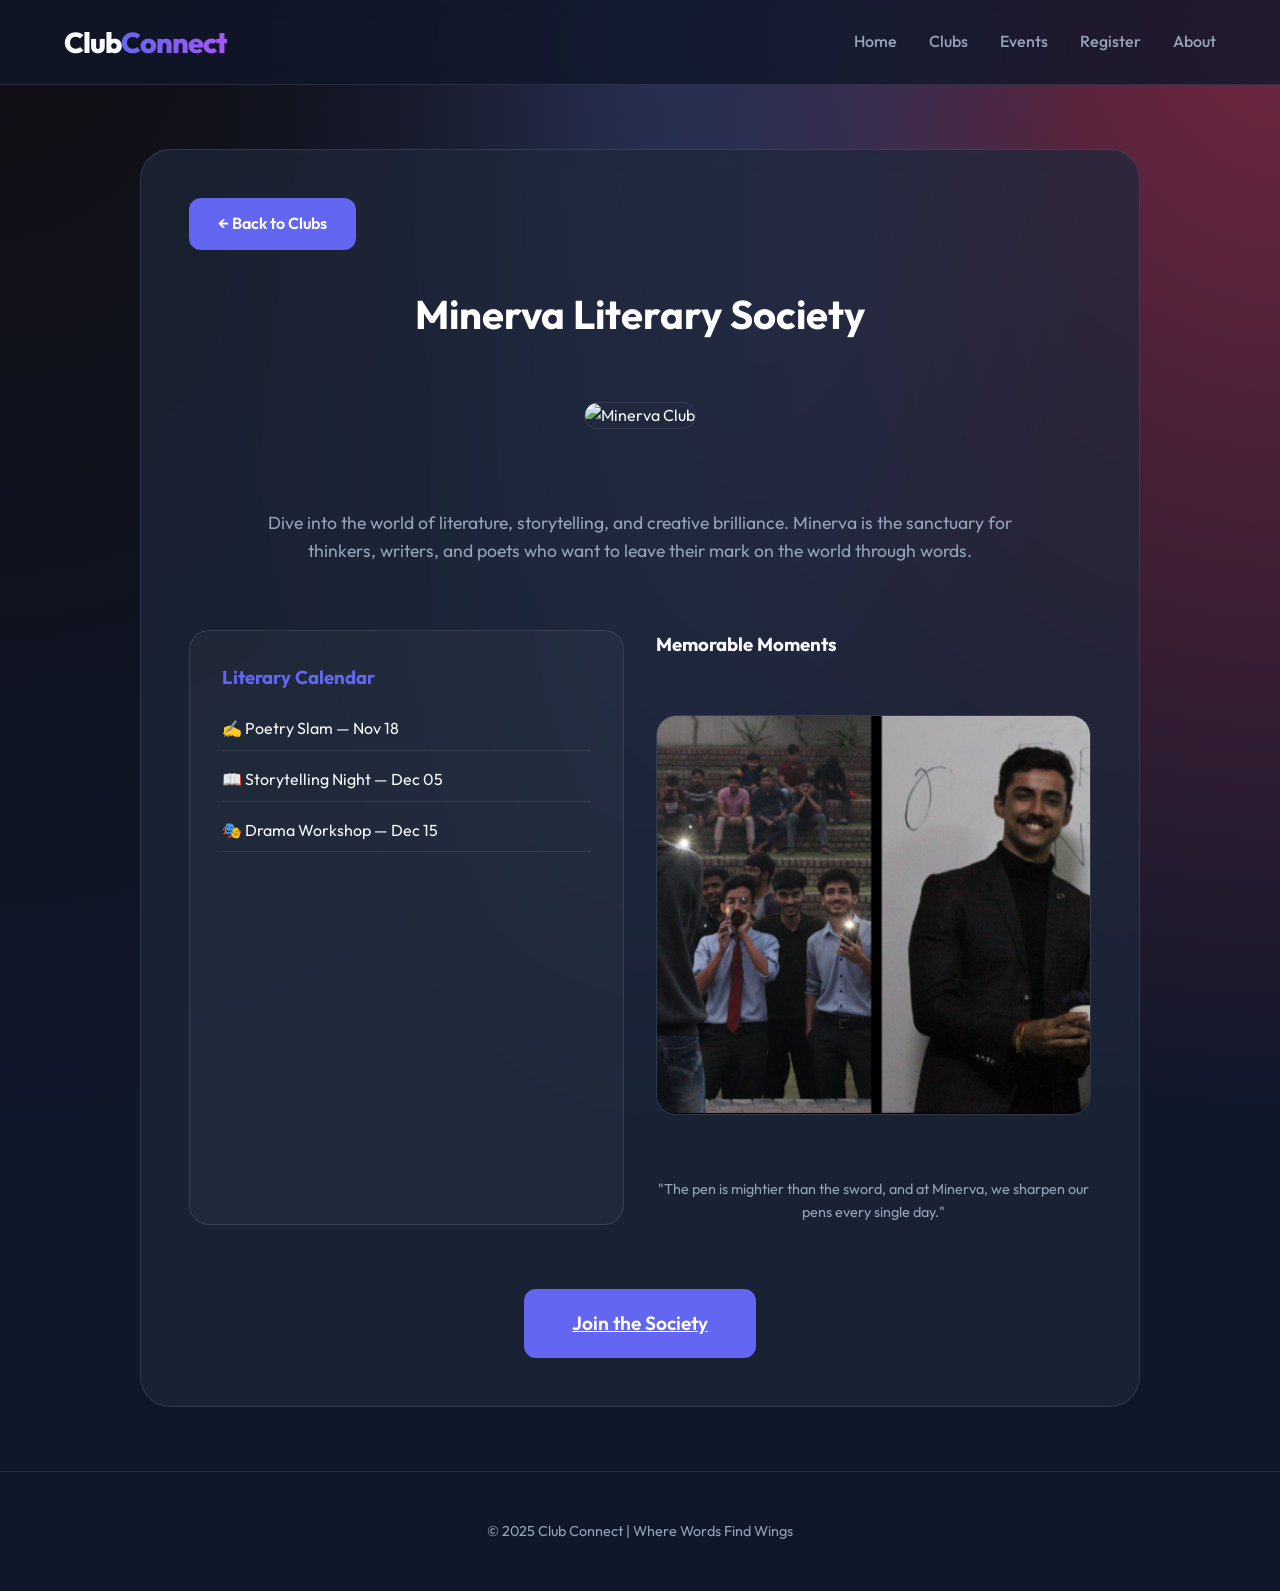
==== minerva.html @ d85e86f3 "College-Club-Connect" ====
<!DOCTYPE html>
<html lang="en">
<head>
  <meta charset="UTF-8">
  <meta name="viewport" content="width=device-width, initial-scale=1.0">
  <title>Minerva Club | Club Connect</title>
  <link rel="stylesheet" href="style.css">
</head>
<body>
  <header>
    <div class="logo">Club<span>Connect</span></div>
    <nav>
      <a href="index.html">Home</a>
      <a href="clubs.html" class="active">Clubs</a>
      <a href="events.html">Events</a>
      <a href="register.html">Register</a>
      <a href="about.html">About</a>
    </nav>
  </header>

  <main>
    <section class="club-detail">
      <div style="margin-bottom: 2rem;">
        <a href="clubs.html" class="back-btn" style="text-decoration: none;">← Back to Clubs</a>
      </div>

      <h2>Minerva Literary Society</h2>
      
      <div class="hero-image" style="text-align: center;">
        <img src="https://www.abes.ac.in/assets/Clubs/Minerva/Screenshot_2024-06-18_at_2.45.49_PM_h9xv1g.png" alt="Minerva Club" style="width:100%; max-width:800px; height:400px; object-fit: cover; border-radius:30px; border: 1px solid var(--glass-border);">
      </div>

      <div class="club-info" style="margin-top: 3rem;">
        <p style="font-size: 1.1rem; color: var(--text-gray); text-align: center; max-width: 800px; margin: 0 auto;">
          Dive into the world of literature, storytelling, and creative brilliance. Minerva is the sanctuary for thinkers, writers, and poets who want to leave their mark on the world through words.
        </p>

        <div style="display: grid; grid-template-columns: repeat(auto-fit, minmax(250px, 1fr)); gap: 2rem; margin-top: 4rem;">
            <div class="info-card" style="background: rgba(255,255,255,0.03); padding: 2rem; border-radius: 20px; border: 1px solid var(--glass-border);">
                <h3 style="color: var(--primary); margin-bottom: 1.5rem;">Literary Calendar</h3>
                <ul style="list-style: none;">
                    <li style="margin-bottom: 1rem; padding-bottom: 0.5rem; border-bottom: 1px solid var(--glass-border);">✍️ Poetry Slam — Nov 18</li>
                    <li style="margin-bottom: 1rem; padding-bottom: 0.5rem; border-bottom: 1px solid var(--glass-border);">📖 Storytelling Night — Dec 05</li>
                    <li style="margin-bottom: 1rem; padding-bottom: 0.5rem; border-bottom: 1px solid var(--glass-border);">🎭 Drama Workshop — Dec 15</li>
                </ul>
            </div>

            <div class="gallery-container">
                <h3 style="margin-bottom: 1.5rem;">Memorable Moments</h3>
                <div class="gallery" style="display: grid; grid-template-columns: 1fr; gap: 15px;">
                    <img src="minerva_events.png" alt="Minerva Event" style="width: 100%; border-radius: 20px; border: 1px solid var(--glass-border);">
                    <p style="color: var(--text-gray); font-size: 0.9rem; text-align: center; margin-top: 1rem;">
                        "The pen is mightier than the sword, and at Minerva, we sharpen our pens every single day."
                    </p>
                </div>
            </div>
        </div>
      </div>

      <div class="join-btn-container" style="text-align: center; margin-top: 4rem;">
        <a href="register.html" class="join-btn" style="padding: 1.2rem 3rem; font-size: 1.2rem;">Join the Society</a>
      </div>
    </section>
  </main>

  <footer>
    <p>© 2025 Club Connect | Where Words Find Wings</p>
  </footer>

  <script src="script.js"></script>
</body>
</html>
---- style.css ----
@import url('https://fonts.googleapis.com/css2?family=Outfit:wght@300;400;600;800&display=swap');

:root {
    --primary: #6366f1;
    --primary-glow: rgba(99, 102, 241, 0.5);
    --secondary: #a855f7;
    --accent: #f472b6;
    --bg-dark: #0f172a;
    --card-bg: rgba(30, 41, 59, 0.7);
    --text-white: #f8fafc;
    --text-gray: #94a3b8;
    --glass-border: rgba(255, 255, 255, 0.1);
}

* {
    margin: 0;
    padding: 0;
    box-sizing: border-box;
    font-family: 'Outfit', sans-serif;
}

html, body {
    overflow-x: hidden;
}

body {
    background-color: var(--bg-dark);
    color: var(--text-white);
    line-height: 1.6;
    background-image: 
        radial-gradient(at 0% 0%, hsla(253,16%,7%,1) 0, transparent 50%), 
        radial-gradient(at 50% 0%, hsla(225,39%,30%,1) 0, transparent 50%), 
        radial-gradient(at 100% 0%, hsla(339,49%,30%,1) 0, transparent 50%);
    min-height: 100vh;
}

/* Card Improvements */
.club-card h3, .event-card h3 {
    color: var(--text-white);
    text-decoration: none;
}

.club-card:hover h3 {
    color: var(--primary);
}

/* Scrollbar Customization */
::-webkit-scrollbar {
    width: 8px;
}
::-webkit-scrollbar-track {
    background: var(--bg-dark);
}
::-webkit-scrollbar-thumb {
    background: var(--primary);
    border-radius: 10px;
}

/* --- Header & Navigation --- */
header {
    background: rgba(15, 23, 42, 0.8);
    backdrop-filter: blur(10px);
    -webkit-backdrop-filter: blur(10px);
    border-bottom: 1px solid var(--glass-border);
    position: sticky;
    top: 0;
    z-index: 1000;
    display: flex;
    justify-content: space-between;
    align-items: center;
    padding: 1.2rem 5%;
}

.logo {
    font-size: 1.8rem;
    font-weight: 800;
    color: var(--text-white);
    letter-spacing: -1px;
    cursor: pointer;
}

.logo span {
    background: linear-gradient(to right, var(--primary), var(--secondary));
    -webkit-background-clip: text;
    -webkit-text-fill-color: transparent;
}

nav {
    display: flex;
    gap: 2rem;
}

nav a {
    color: var(--text-gray);
    text-decoration: none;
    font-weight: 500;
    position: relative;
    transition: 0.3s ease;
}

nav a::after {
    content: '';
    position: absolute;
    bottom: -5px;
    left: 0;
    width: 0;
    height: 2px;
    background: var(--primary);
    transition: 0.3s ease;
}

nav a:hover, nav a.active {
    color: var(--text-white);
}

nav a:hover::after, nav a.active::after {
    width: 100%;
}

/* --- Hero Section --- */
.home {
    min-height: 80vh;
    display: flex;
    flex-direction: column;
    justify-content: center;
    align-items: center;
    text-align: center;
    padding: 2rem;
    background: transparent;
}

.home h1 {
    font-size: 4.5rem;
    font-weight: 800;
    margin-bottom: 1rem;
    background: linear-gradient(to bottom, #fff, #94a3b8);
    -webkit-background-clip: text;
    -webkit-text-fill-color: transparent;
    max-width: 900px;
    animation: fadeInUp 0.8s ease-out;
}

.home p {
    font-size: 1.2rem;
    color: var(--text-gray);
    margin-bottom: 2.5rem;
    max-width: 600px;
    animation: fadeInUp 1s ease-out;
}

.home .btn {
    padding: 1rem 2.5rem;
    font-size: 1.1rem;
    font-weight: 600;
    color: white;
    background: var(--primary);
    border-radius: 50px;
    text-decoration: none;
    transition: 0.3s cubic-bezier(0.4, 0, 0.2, 1);
    box-shadow: 0 10px 20px -10px var(--primary-glow);
    animation: fadeInUp 1.2s ease-out;
}

.home .btn:hover {
    transform: scale(1.05);
    box-shadow: 0 20px 30px -10px var(--primary-glow);
    background: var(--secondary);
}

/* --- Club Sections & Cards --- */
.club-section, .event-section, .about-section, .form-section {
    padding: 5rem 5%;
}

h2 {
    font-size: 2.5rem;
    text-align: center;
    margin-bottom: 3rem;
    color: white;
}

.club-container, .event-container {
    display: grid;
    grid-template-columns: repeat(auto-fit, minmax(300px, 1fr));
    gap: 2rem;
    width: 100%;
}

.club-card, .event-card {
    background: var(--card-bg);
    backdrop-filter: blur(5px);
    border: 1px solid var(--glass-border);
    border-radius: 20px;
    padding: 1.5rem;
    transition: 0.4s cubic-bezier(0.175, 0.885, 0.32, 1.275);
    cursor: pointer;
    overflow: hidden;
}

.club-card:hover, .event-card:hover {
    transform: translateY(-10px);
    background: rgba(45, 55, 72, 0.8);
    border-color: var(--primary);
    box-shadow: 0 20px 40px rgba(0, 0, 0, 0.4);
}

.club-card img {
    width: 100%;
    height: 200px;
    object-fit: cover;
    border-radius: 12px;
    margin-bottom: 1rem;
}

.club-card h3, .event-card h3 {
    font-size: 1.5rem;
    margin-bottom: 0.8rem;
    color: var(--text-white);
}

.club-card p, .event-card p {
    color: var(--text-gray);
    font-size: 0.95rem;
    margin-bottom: 1.5rem;
}

/* --- Club Detail Page --- */
.club-detail {
    max-width: 1000px;
    margin: 4rem auto;
    padding: 3rem;
    background: var(--card-bg);
    backdrop-filter: blur(10px);
    border: 1px solid var(--glass-border);
    border-radius: 30px;
}

.club-detail h2 {
    margin-bottom: 1.5rem;
}

.club-detail img {
    width: 100%;
    height: 400px;
    object-fit: cover;
    border-radius: 20px;
    margin: 2rem 0;
}

.join-btn, .back-btn {
    display: inline-block;
    padding: 0.8rem 1.8rem;
    background: var(--primary);
    color: white;
    border-radius: 12px;
    font-weight: 600;
    transition: 0.3s;
}

.join-btn:hover, .back-btn:hover {
    background: var(--secondary);
    transform: translateY(-2px);
}

/* --- Forms --- */
form {
    background: var(--card-bg);
    border: 1px solid var(--glass-border);
    backdrop-filter: blur(10px);
    padding: 3rem;
    border-radius: 24px;
    max-width: 500px;
    margin: 0 auto;
}

.form-group {
    margin-bottom: 1.5rem;
    text-align: left;
}

label {
    display: block;
    margin-bottom: 0.5rem;
    color: var(--text-white);
    font-weight: 500;
    font-size: 0.9rem;
}

input, select, textarea {
    width: 100%;
    padding: 1rem;
    margin-bottom: 1.5rem;
    background: rgba(15, 23, 42, 0.5);
    border: 1px solid var(--glass-border);
    border-radius: 12px;
    color: white;
    outline: none;
    transition: 0.3s;
}

input:focus, select:focus, textarea:focus {
    border-color: var(--primary);
    box-shadow: 0 0 0 4px var(--primary-glow);
}

button {
    width: 100%;
    padding: 1rem;
    background: var(--primary);
    border: none;
    border-radius: 12px;
    color: white;
    font-size: 1.1rem;
    font-weight: 600;
    cursor: pointer;
    transition: 0.3s;
}

button:hover {
    background: var(--secondary);
    transform: scale(1.02);
}

/* --- Footer --- */
footer {
    padding: 3rem 0;
    text-align: center;
    border-top: 1px solid var(--glass-border);
    color: var(--text-gray);
    font-size: 0.9rem;
}

/* --- Greeting --- */
.greeting {
    position: fixed;
    bottom: 2rem;
    right: 2rem;
    padding: 1rem 1.5rem;
    background: var(--card-bg);
    backdrop-filter: blur(10px);
    border: 1px solid var(--glass-border);
    border-radius: 15px;
    box-shadow: 0 10px 30px rgba(0,0,0,0.5);
    z-index: 1000;
    font-weight: 600;
    animation: slideInRight 0.5s ease-out;
}

/* --- Animations --- */
@keyframes fadeInUp {
    from { opacity: 0; transform: translateY(30px); }
    to { opacity: 1; transform: translateY(0); }
}

@keyframes slideInRight {
    from { opacity: 0; transform: translateX(50px); }
    to { opacity: 1; transform: translateX(0); }
}

/* Responsive */
@media (max-width: 768px) {
    .home h1 { font-size: 2.8rem; }
    header { padding: 1rem 5%; flex-direction: column; gap: 1rem; }
    nav { gap: 1rem; font-size: 0.9rem; }
}
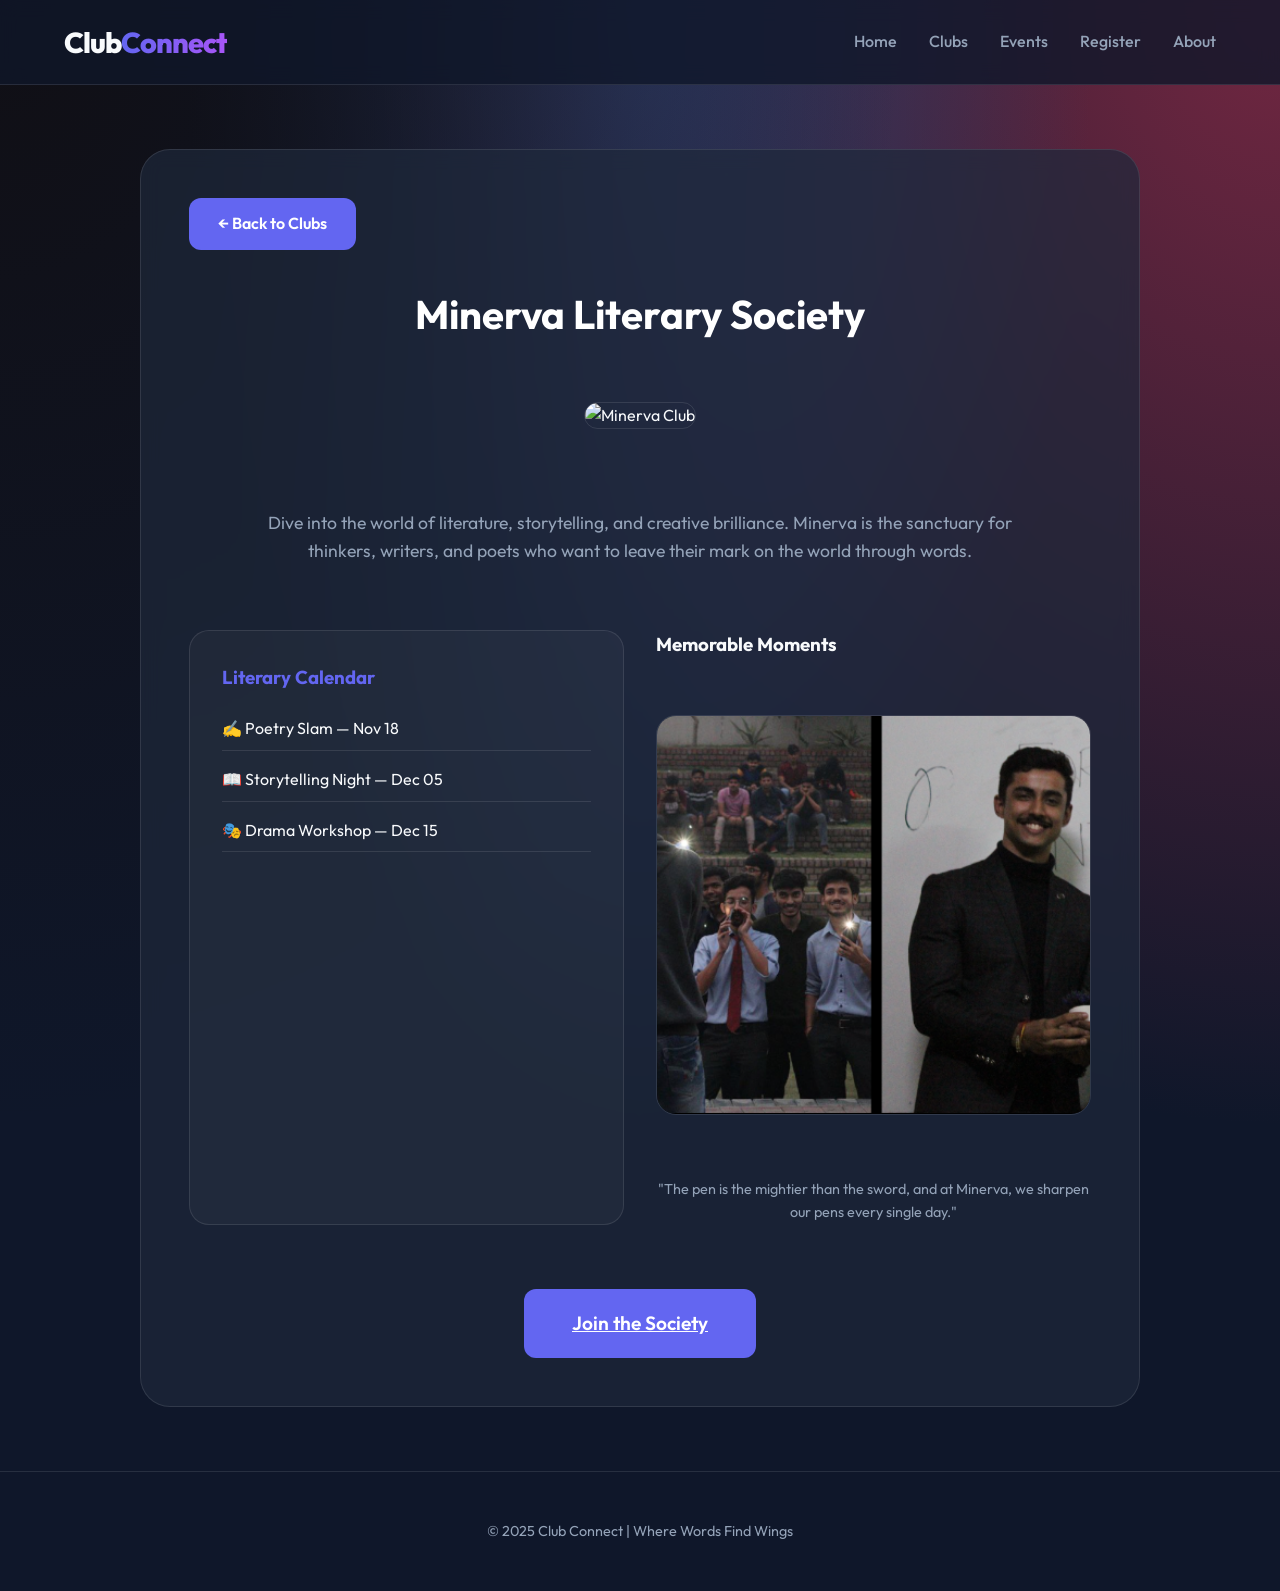
==== commit 7caefb21: "CLUB CONNECT PROJECT" ====
--- a/minerva.html
+++ b/minerva.html
@@ -50,7 +50,7 @@
                 <div class="gallery" style="display: grid; grid-template-columns: 1fr; gap: 15px;">
                     <img src="minerva_events.png" alt="Minerva Event" style="width: 100%; border-radius: 20px; border: 1px solid var(--glass-border);">
                     <p style="color: var(--text-gray); font-size: 0.9rem; text-align: center; margin-top: 1rem;">
-                        "The pen is mightier than the sword, and at Minerva, we sharpen our pens every single day."
+                        "The pen is  the mightier than the sword, and at Minerva, we sharpen our pens every single day."
                     </p>
                 </div>
             </div>
